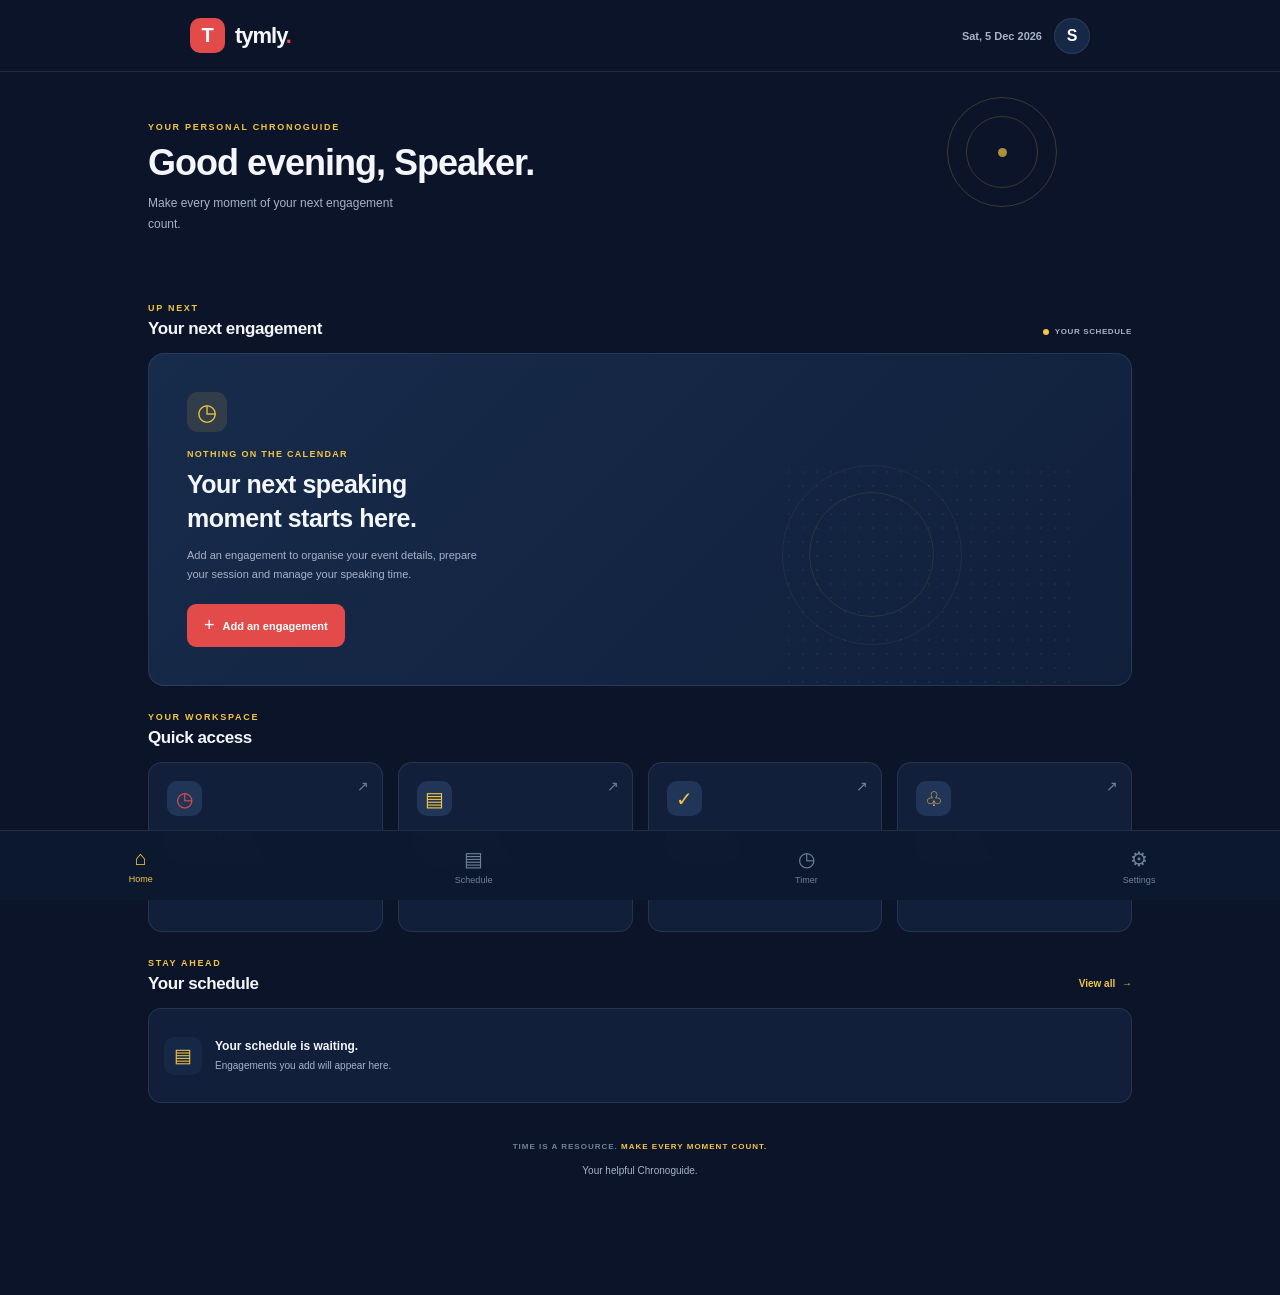
==== index.html @ 0b2b8bbf "Initial Tymly PWA release" ====
<!DOCTYPE html>
<html lang="en">
<head>
    <meta charset="UTF-8">
    <meta name="viewport" content="width=device-width, initial-scale=1.0">
    <meta name="theme-color" content="#0B1428">
    <meta name="description" content="Tymly helps speakers prepare for engagements and manage their time.">

    <title>Tymly — Your Helpful Chronoguide</title>

    <link rel="manifest" href="manifest.webmanifest">
    <link rel="icon" href="assets/tymly-icon.png" type="image/png">
    <link rel="stylesheet" href="styles/style.css">
</head>

<body>
    <header class="topbar">
        <a href="#" class="brand">
            <span class="brand-mark">T</span>
            <span class="brand-name">tymly<span class="brand-period">.</span></span>
        </a>

        <div class="topbar-right">
            <span class="today-label" id="header-date"></span>
            <button class="profile-button" aria-label="Profile">S</button>
        </div>
    </header>

    <main class="dashboard">

        <section class="welcome-section">
            <div>
                <p class="eyebrow">YOUR PERSONAL CHRONOGUIDE</p>
                <h1 id="greeting">Good day, Speaker.</h1>
                <p class="welcome-subtitle">
                    Make every moment of your next engagement count.
                </p>
            </div>
            <div class="welcome-decoration" aria-hidden="true">
                <span class="decoration-ring ring-one"></span>
                <span class="decoration-ring ring-two"></span>
                <span class="decoration-dot"></span>
            </div>
        </section>

        <section class="next-section">
            <div class="section-title">
                <div>
                    <p class="eyebrow">UP NEXT</p>
                    <h2>Your next engagement</h2>
                </div>
                <span class="live-indicator">
                    <span></span> YOUR SCHEDULE
                </span>
            </div>

            <div class="engagement-card">
                <div class="engagement-card-content">
                    <div class="empty-icon">
                        <span>◷</span>
                    </div>

                    <p class="empty-label">NOTHING ON THE CALENDAR</p>
                    <h3>Your next speaking moment starts here.</h3>
                    <p class="empty-description">
                        Add an engagement to organise your event details,
                        prepare your session and manage your speaking time.
                    </p>

                    <a href="add-engagement.html" class="primary-button">
    <span>+</span> Add an engagement
</a>
                </div>

                <div class="card-decoration" aria-hidden="true">
                    <div class="card-circle circle-one"></div>
                    <div class="card-circle circle-two"></div>
                    <div class="card-grid"></div>
                </div>
            </div>
        </section>

        <section class="quick-section">
            <div class="section-title">
                <div>
                    <p class="eyebrow">YOUR WORKSPACE</p>
                    <h2>Quick access</h2>
                </div>
            </div>

            <div class="quick-grid">
                <button class="quick-card timer-card" data-feature="timer">
                    <span class="quick-icon">◷</span>
                    <span class="quick-card-title">Speaker Timer</span>
                    <span class="quick-card-description">
                        Stay within your allotted time.
                    </span>
                    <span class="quick-arrow">↗</span>
                </button>

<a href="engagements.html" class="quick-card schedule-card">                    <span class="quick-icon">▤</span>
                    <span class="quick-card-title">Engagements</span>
                    <span class="quick-card-description">
                        Organise your speaking schedule.
                    </span>
                    <span class="quick-arrow">↗</span>
                </a>

                <button class="quick-card preparation-card" data-feature="preparation">
                    <span class="quick-icon">✓</span>
                    <span class="quick-card-title">Preparation</span>
                    <span class="quick-card-description">
                        Get ready for every session.
                    </span>
                    <span class="quick-arrow">↗</span>
                </button>

                <button class="quick-card reminders-card" data-feature="reminders">
                    <span class="quick-icon">♧</span>
                    <span class="quick-card-title">Reminders</span>
                    <span class="quick-card-description">
                        Keep important details in view.
                    </span>
                    <span class="quick-arrow">↗</span>
                </button>
            </div>
        </section>

        <section class="schedule-section">
            <div class="section-title">
                <div>
                    <p class="eyebrow">STAY AHEAD</p>
                    <h2>Your schedule</h2>
                </div>
                <a href="engagements.html" class="text-button">
    View all <span>→</span>
</a>
            </div>

            <div class="schedule-empty">
                <div class="schedule-empty-icon">▤</div>
                <div>
                    <h3>Your schedule is waiting.</h3>
                    <p>Engagements you add will appear here.</p>
                </div>
            </div>
        </section>

        <footer class="dashboard-footer">
            <span>TIME IS A RESOURCE.</span>
            <span class="footer-accent">MAKE EVERY MOMENT COUNT.</span>
            <p>Your helpful Chronoguide.</p>
        </footer>
    </main>

    <nav class="bottom-nav" aria-label="Main navigation">
        <a href="#" class="nav-item active">
            <span class="nav-icon">⌂</span>
            <span>Home</span>
        </a>
<a href="engagements.html" class="nav-item">            <span class="nav-icon">▤</span>
            <span>Schedule</span>
        </a>
        <a href="#timer" class="nav-item" data-feature="timer">
            <span class="nav-icon">◷</span>
            <span>Timer</span>
        </a>
        <a href="#settings" class="nav-item" data-feature="settings">
            <span class="nav-icon">⚙</span>
            <span>Settings</span>
        </a>
    </nav>

    <div class="toast" id="toast" role="status" aria-live="polite"></div>

<script src="scripts/database.js"></script>
<script src="scripts/app.js"></script></body>
</html>
---- styles/style.css ----
/* =========================================
   TYMLY — MOBILE-FIRST DESIGN SYSTEM
   Primary: Navy
   Accents: Red, Yellow, White
========================================= */

:root {
    color-scheme: dark;

    --background: #0B1428;
    --surface: #111F3A;
    --surface-raised: #172847;
    --surface-hover: #203557;

    --navy-light: #243B60;

    --white: #FFFFFF;
    --text: #F4F6FB;
    --muted: #A8B3C7;
    --subtle: #71819C;

    --red: #E34B4B;
    --yellow: #F4C542;

    --border: rgba(174, 194, 224, 0.13);

    --radius: 16px;
    --page-padding: 18px;
}

* {
    margin: 0;
    padding: 0;
    box-sizing: border-box;
}

html {
    min-height: 100%;
    scroll-behavior: smooth;
}

body {
    min-height: 100vh;
    padding-bottom: 90px;
    overflow-x: hidden;
    background: var(--background);
    color: var(--text);
    font-family: Inter, -apple-system, BlinkMacSystemFont, "Segoe UI", Arial, sans-serif;
    -webkit-font-smoothing: antialiased;
}

button,
a {
    font: inherit;
}

button {
    cursor: pointer;
}

a {
    color: inherit;
    text-decoration: none;
}

/* =========================================
   HEADER
========================================= */

.topbar {
    height: 65px;
    width: 100%;
    padding: 0 var(--page-padding);
    display: flex;
    align-items: center;
    justify-content: space-between;
    border-bottom: 1px solid var(--border);
    background: var(--background);
}

.brand {
    display: flex;
    align-items: center;
    gap: 10px;
}

.brand-mark {
    width: 35px;
    height: 35px;
    display: grid;
    place-items: center;
    border-radius: 10px;
    background: var(--red);
    color: var(--white);
    font-size: 20px;
    font-weight: 800;
}

.brand-name {
    font-size: 22px;
    font-weight: 800;
    letter-spacing: -1px;
}

.brand-period {
    color: var(--red);
}

.topbar-right {
    display: flex;
    align-items: center;
    gap: 12px;
}

.today-label {
    color: var(--muted);
    font-size: 11px;
    font-weight: 600;
}

.profile-button {
    width: 36px;
    height: 36px;
    display: grid;
    place-items: center;
    border: 1px solid var(--border);
    border-radius: 50%;
    background: var(--surface-raised);
    color: var(--white);
    font-weight: 700;
}

/* =========================================
   MAIN CONTAINER
========================================= */

.dashboard {
    width: 100%;
    max-width: 600px;
    margin: 0 auto;
    padding: 0 var(--page-padding);
}

/* =========================================
   WELCOME
========================================= */

.welcome-section {
    min-height: 170px;
    padding: 32px 0 25px;
    position: relative;
    display: flex;
    align-items: center;
    overflow: hidden;
}

.eyebrow {
    margin-bottom: 9px;
    color: var(--yellow);
    font-size: 9px;
    font-weight: 800;
    letter-spacing: 1.7px;
}

.welcome-section h1 {
    margin-bottom: 9px;
    font-size: clamp(25px, 7vw, 31px);
    line-height: 1.2;
    letter-spacing: -1px;
}

.welcome-subtitle {
    max-width: 270px;
    color: var(--muted);
    font-size: 12px;
    line-height: 1.7;
}

/* Decorative clock rings */

.welcome-decoration {
    width: 115px;
    height: 115px;
    position: absolute;
    right: -36px;
    top: 25px;
    opacity: 0.45;
}

.decoration-ring {
    position: absolute;
    border: 1px solid rgba(244, 197, 66, 0.3);
    border-radius: 50%;
}

.ring-one {
    width: 110px;
    height: 110px;
    top: 0;
    left: 0;
}

.ring-two {
    width: 72px;
    height: 72px;
    top: 19px;
    left: 19px;
}

.decoration-dot {
    position: absolute;
    width: 9px;
    height: 9px;
    top: 51px;
    left: 51px;
    border-radius: 50%;
    background: var(--yellow);
}

/* =========================================
   SECTION HEADINGS
========================================= */

.next-section,
.quick-section,
.schedule-section {
    margin-top: 26px;
}

.section-title {
    display: flex;
    align-items: flex-end;
    justify-content: space-between;
    gap: 10px;
    margin-bottom: 14px;
}

.section-title .eyebrow {
    margin-bottom: 6px;
}

.section-title h2 {
    font-size: 17px;
    font-weight: 750;
    letter-spacing: -0.4px;
}

.live-indicator {
    display: flex;
    align-items: center;
    gap: 6px;
    padding-bottom: 3px;
    color: var(--muted);
    font-size: 8px;
    font-weight: 700;
    letter-spacing: 0.6px;
    white-space: nowrap;
}

.live-indicator span {
    width: 6px;
    height: 6px;
    border-radius: 50%;
    background: var(--yellow);
}

/* =========================================
   NEXT ENGAGEMENT
========================================= */

.engagement-card {
    width: 100%;
    min-height: 275px;
    padding: 22px 19px;
    position: relative;
    display: flex;
    align-items: center;
    overflow: hidden;
    border: 1px solid var(--border);
    border-radius: var(--radius);
    background: linear-gradient(135deg, #172B4B, #10203B);
}

.engagement-card-content {
    width: 100%;
    max-width: 340px;
    position: relative;
    z-index: 2;
}

.empty-icon {
    width: 40px;
    height: 40px;
    display: grid;
    place-items: center;
    margin-bottom: 17px;
    border-radius: 11px;
    background: rgba(244, 197, 66, 0.12);
    color: var(--yellow);
    font-size: 23px;
}

.empty-label {
    margin-bottom: 9px;
    color: var(--yellow);
    font-size: 9px;
    font-weight: 800;
    letter-spacing: 1.3px;
}

.engagement-card h3 {
    max-width: 290px;
    margin-bottom: 10px;
    font-size: 20px;
    line-height: 1.35;
    letter-spacing: -0.5px;
}

.empty-description {
    max-width: 310px;
    margin-bottom: 19px;
    color: var(--muted);
    font-size: 11px;
    line-height: 1.8;
}

.primary-button {
    min-height: 43px;
    padding: 0 17px;
    display: inline-flex;
    align-items: center;
    justify-content: center;
    gap: 8px;
    border: 0;
    border-radius: 9px;
    background: var(--red);
    color: var(--white);
    font-size: 11px;
    font-weight: 750;
    transition: background 0.2s;
}

.primary-button:active {
    background: #C83D3D;
}

.primary-button span {
    font-size: 18px;
    font-weight: 400;
}

/* Decorative engagement card */

.card-decoration {
    width: 190px;
    height: 190px;
    position: absolute;
    right: -105px;
    bottom: -80px;
    pointer-events: none;
    opacity: 0.55;
}

.card-circle {
    position: absolute;
    border: 1px solid rgba(255, 255, 255, 0.1);
    border-radius: 50%;
}

.circle-one {
    width: 180px;
    height: 180px;
}

.circle-two {
    width: 125px;
    height: 125px;
    top: 27px;
    left: 27px;
    border-color: rgba(244, 197, 66, 0.2);
}

.card-grid {
    position: absolute;
    inset: 0;
    background-image: radial-gradient(rgba(255,255,255,0.4) 1px, transparent 1px);
    background-size: 14px 14px;
    opacity: 0.2;
}

/* =========================================
   QUICK ACCESS — TWO-COLUMN MOBILE GRID
========================================= */

.quick-grid {
    width: 100%;
    display: grid;
    grid-template-columns: repeat(2, minmax(0, 1fr));
    gap: 11px;
}

.quick-card {
    width: 100%;
    min-width: 0;
    min-height: 148px;
    padding: 14px;
    position: relative;
    display: flex;
    flex-direction: column;
    align-items: flex-start;
    text-align: left;
    border: 1px solid var(--border);
    border-radius: 14px;
    background: var(--surface);
    color: var(--text);
    transition: background 0.2s;
}

.quick-card:active {
    background: var(--surface-hover);
}

.quick-icon {
    width: 35px;
    height: 35px;
    flex-shrink: 0;
    display: grid;
    place-items: center;
    margin-bottom: 14px;
    border-radius: 10px;
    background: var(--surface-hover);
    color: var(--yellow);
    font-size: 20px;
}

.timer-card .quick-icon {
    color: var(--red);
}

.quick-card-title {
    margin-bottom: 6px;
    font-size: 12px;
    font-weight: 750;
    line-height: 1.3;
}

.quick-card-description {
    max-width: 100%;
    color: var(--muted);
    font-size: 10px;
    line-height: 1.5;
}

.quick-arrow {
    position: absolute;
    top: 15px;
    right: 13px;
    color: var(--subtle);
    font-size: 14px;
}

/* =========================================
   SCHEDULE
========================================= */

.text-button {
    padding: 5px 0;
    border: 0;
    background: transparent;
    color: var(--yellow);
    font-size: 10px;
    font-weight: 700;
    white-space: nowrap;
}

.text-button span {
    margin-left: 4px;
}

.schedule-empty {
    width: 100%;
    min-height: 95px;
    padding: 15px;
    display: flex;
    align-items: center;
    gap: 13px;
    border: 1px solid var(--border);
    border-radius: 13px;
    background: var(--surface);
}

.schedule-empty-icon {
    width: 38px;
    height: 38px;
    flex-shrink: 0;
    display: grid;
    place-items: center;
    border-radius: 10px;
    background: var(--surface-raised);
    color: var(--yellow);
    font-size: 19px;
}

.schedule-empty h3 {
    margin-bottom: 5px;
    font-size: 12px;
}

.schedule-empty p {
    color: var(--muted);
    font-size: 10px;
    line-height: 1.5;
}

/* =========================================
   FOOTER
========================================= */

.dashboard-footer {
    padding: 37px 0 25px;
    text-align: center;
    color: var(--subtle);
    font-size: 8px;
    font-weight: 750;
    letter-spacing: 1px;
    line-height: 1.8;
}

.footer-accent {
    color: var(--yellow);
}

.dashboard-footer p {
    margin-top: 8px;
    color: var(--muted);
    font-size: 10px;
    font-weight: 400;
    letter-spacing: 0;
}

/* =========================================
   BOTTOM NAVIGATION — MOBILE
========================================= */

.bottom-nav {
    width: 100%;
    min-height: 70px;
    padding: 9px 12px;
    position: fixed;
    z-index: 10;
    bottom: 0;
    left: 0;
    display: flex;
    justify-content: space-around;
    align-items: center;
    border-top: 1px solid var(--border);
    background: rgba(13, 25, 46, 0.98);
    backdrop-filter: blur(12px);
}

.nav-item {
    min-width: 48px;
    min-height: 48px;
    display: flex;
    flex-direction: column;
    justify-content: center;
    align-items: center;
    gap: 4px;
    color: var(--subtle);
    font-size: 9px;
}

.nav-item.active {
    color: var(--yellow);
}

.nav-icon {
    font-size: 20px;
}

/* =========================================
   TOAST NOTIFICATIONS
========================================= */

.toast {
    max-width: calc(100% - 32px);
    width: max-content;
    padding: 12px 16px;
    position: fixed;
    z-index: 20;
    bottom: 82px;
    left: 50%;
    transform: translate(-50%, 12px);
    opacity: 0;
    pointer-events: none;
    border: 1px solid var(--border);
    border-radius: 10px;
    background: var(--surface-raised);
    color: var(--white);
    font-size: 11px;
    transition: opacity 0.2s, transform 0.2s;
}

.toast.show {
    opacity: 1;
    transform: translate(-50%, 0);
}

/* =========================================
   TABLET ENHANCEMENTS
========================================= */

@media (min-width: 650px) {
    :root {
        --page-padding: 28px;
    }

    .topbar {
        height: 72px;
        padding-left: max(28px, calc((100% - 900px) / 2));
        padding-right: max(28px, calc((100% - 900px) / 2));
    }

    .dashboard {
        max-width: 900px;
    }

    .welcome-section {
        min-height: 205px;
    }

    .welcome-section h1 {
        font-size: 36px;
    }

    .engagement-card {
        min-height: 270px;
        padding: 30px;
    }

    .quick-grid {
        gap: 14px;
    }

    .quick-card {
        min-height: 160px;
        padding: 18px;
    }
}

/* =========================================
   DESKTOP ENHANCEMENTS
========================================= */

@media (min-width: 950px) {
    .dashboard {
        max-width: 1040px;
    }

    .welcome-decoration {
        right: 70px;
        opacity: 0.7;
    }

    .engagement-card {
        min-height: 290px;
        padding: 38px;
    }

    .engagement-card h3 {
        font-size: 25px;
    }

    .card-decoration {
        width: 300px;
        height: 300px;
        right: 5%;
        bottom: -80px;
    }

    .quick-grid {
        grid-template-columns: repeat(4, minmax(0, 1fr));
        gap: 15px;
    }

    .quick-card {
        min-height: 170px;
    }

    .bottom-nav {
        gap: 75px;
    }
}

/* =========================================
   ACCESSIBILITY
========================================= */

@media (prefers-reduced-motion: reduce) {
    *,
    *::before,
    *::after {
        scroll-behavior: auto !important;
        transition-duration: 0.01ms !important;
    }
}

/* =====================================
   ENGAGEMENTS PAGE
===================================== */

.engagements-page {
    padding-bottom: 110px;
}

.engagement-stats {
    display: grid;
    grid-template-columns: repeat(2, minmax(0, 1fr));
    gap: 12px;
    margin: 25px 0 35px;
}

.stat-card {
    background: var(--surface);
    border: 1px solid var(--border);
    border-radius: var(--radius);
    padding: 20px;
    display: flex;
    flex-direction: column;
    gap: 6px;
}

.stat-number {
    color: var(--yellow);
    font-size: 28px;
    font-weight: 750;
}

.stat-label {
    color: var(--muted);
    font-size: 13px;
}

.engagement-list {
    display: flex;
    flex-direction: column;
    gap: 14px;
}

.engagement-item {
    background: var(--surface);
    border: 1px solid var(--border);
    border-radius: var(--radius);
    padding: 19px;
}

.engagement-item-header {
    display: flex;
    justify-content: space-between;
    align-items: center;
    gap: 10px;
    margin-bottom: 13px;
}

.engagement-status {
    font-size: 10px;
    font-weight: 750;
    letter-spacing: 1px;
    color: var(--yellow);
}

.engagement-date {
    color: var(--muted);
    font-size: 11px;
}

.engagement-item h3 {
    color: var(--text);
    font-size: 18px;
    margin-bottom: 5px;
}

.engagement-event {
    color: var(--muted);
    font-size: 13px;
    margin-bottom: 15px;
}

.engagement-detail {
    display: flex;
    align-items: center;
    gap: 9px;
    color: var(--muted);
    font-size: 12px;
    margin-top: 9px;
}

.engagement-actions {
    display: flex;
    justify-content: flex-end;
    gap: 18px;
    border-top: 1px solid var(--border);
    margin-top: 17px;
    padding-top: 14px;
}

.engagement-actions button {
    background: transparent;
    border: none;
    color: var(--muted);
    font-size: 12px;
    cursor: pointer;
}

.engagement-actions .delete-button {
    color: var(--red);
}

@media (min-width: 700px) {
    .engagement-list {
        display: grid;
        grid-template-columns: repeat(2, minmax(0, 1fr));
    }
}
.quick-card {
    text-decoration: none;
    color: inherit;
}

.primary-button {
    text-decoration: none;
    cursor: pointer;
}

/* =====================================
   ADD ENGAGEMENT FORM
===================================== */

.form-page {
    max-width: 760px;
    padding-bottom: 70px;
}

.engagement-form {
    background: var(--surface);
    border: 1px solid var(--border);
    border-radius: var(--radius);
    padding: 24px;
    margin-top: 20px;
}

.form-section-heading {
    margin-bottom: 22px;
}

.form-section-heading h2 {
    color: var(--text);
    font-size: 18px;
    margin-bottom: 6px;
}

.form-section-heading p {
    color: var(--muted);
    font-size: 13px;
}

.form-group {
    display: flex;
    flex-direction: column;
    gap: 9px;
    margin-bottom: 21px;
    min-width: 0;
}

.form-group label {
    color: var(--text);
    font-size: 13px;
    font-weight: 600;
}

.form-group input,
.form-group textarea {
    width: 100%;
    min-width: 0;
    box-sizing: border-box;
    padding: 14px;
    border: 1px solid var(--border);
    border-radius: 10px;
    background: var(--background);
    color: var(--text);
    font: inherit;
    font-size: 14px;
    outline: none;
}

.form-group input:focus,
.form-group textarea:focus {
    border-color: var(--yellow);
}

.form-group input::placeholder,
.form-group textarea::placeholder {
    color: var(--subtle);
}

.form-group textarea {
    resize: vertical;
    min-height: 110px;
}

.form-group small {
    color: var(--muted);
    font-size: 11px;
    line-height: 1.5;
}

.form-row {
    display: grid;
    grid-template-columns: 1fr 1fr;
    gap: 14px;
}

.form-divider {
    height: 1px;
    background: var(--border);
    margin: 28px 0;
}

.input-with-suffix {
    position: relative;
}

.input-with-suffix input {
    padding-right: 85px;
}

.input-with-suffix span {
    position: absolute;
    right: 14px;
    top: 50%;
    transform: translateY(-50%);
    color: var(--muted);
    font-size: 12px;
    pointer-events: none;
}

.form-actions {
    display: flex;
    justify-content: flex-end;
    align-items: center;
    gap: 12px;
    margin-top: 30px;
}

.secondary-button {
    display: inline-flex;
    justify-content: center;
    align-items: center;
    padding: 13px 18px;
    border: 1px solid var(--border);
    border-radius: 10px;
    color: var(--text);
    text-decoration: none;
    font-size: 13px;
}

.form-actions .primary-button {
    border: none;
}

@media (max-width: 550px) {
    .engagement-form {
        padding: 18px;
    }

    .form-row {
        grid-template-columns: 1fr;
        gap: 0;
    }

    .form-actions {
        flex-direction: column-reverse;
        align-items: stretch;
    }

    .form-actions > * {
        width: 100%;
        box-sizing: border-box;
        text-align: center;
    }
}
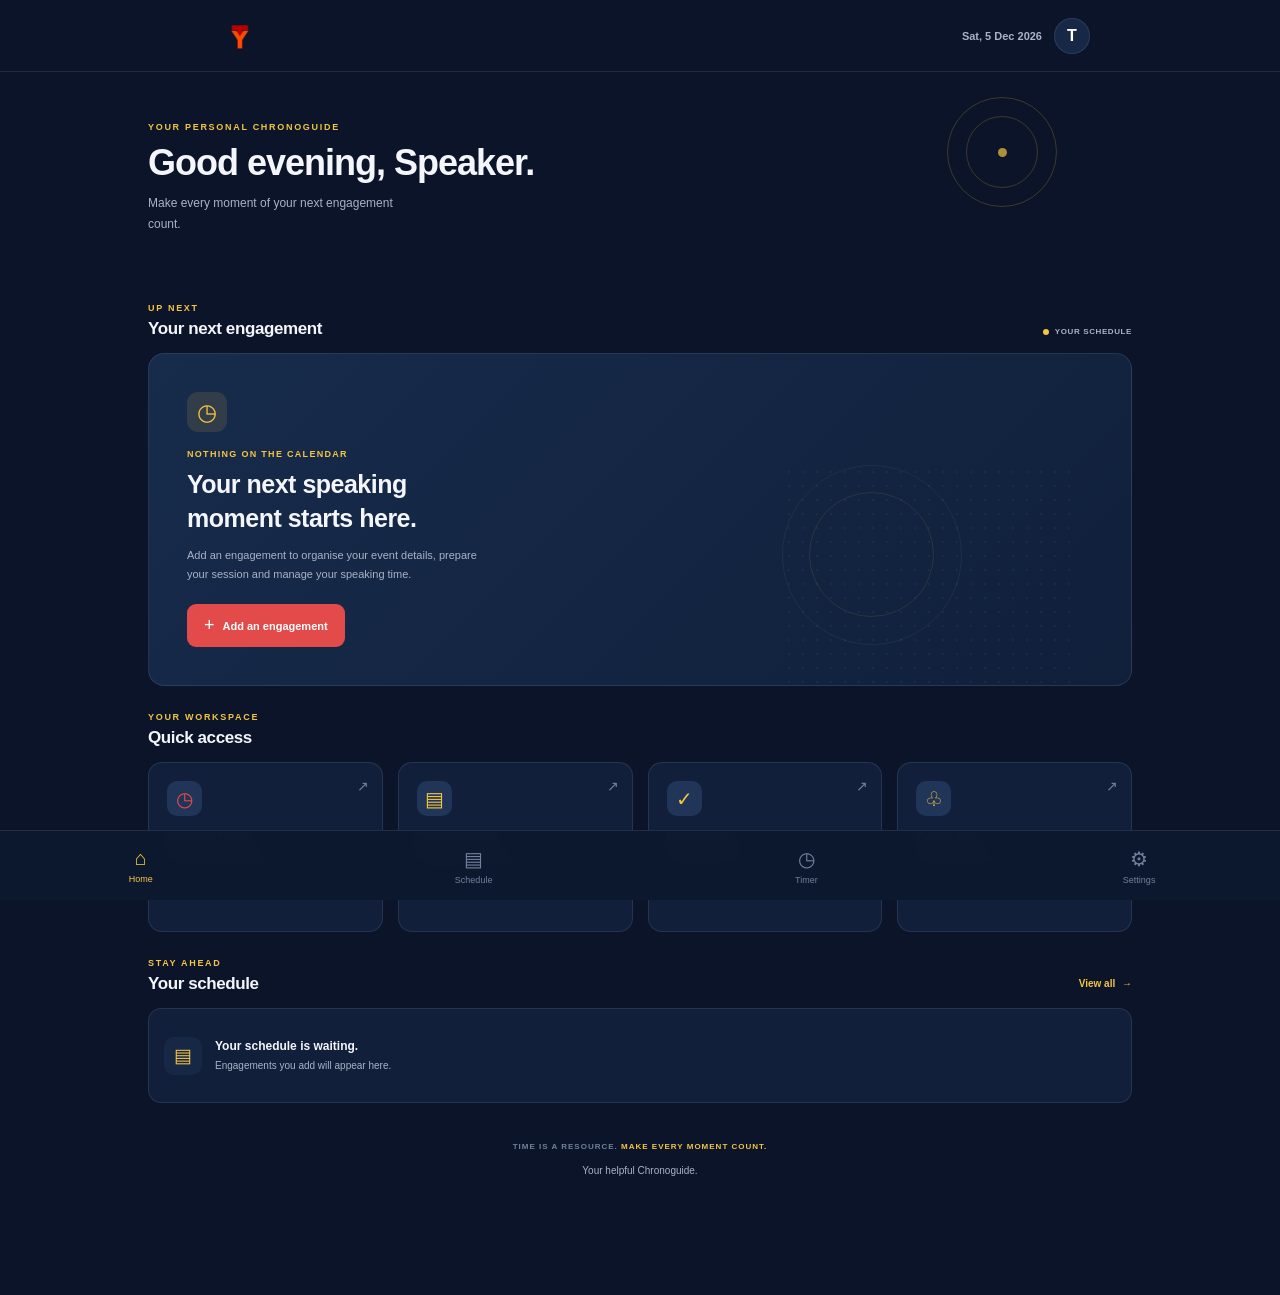
==== commit e8887d00: "Update Tymly header icon" ====
--- a/index.html
+++ b/index.html
@@ -17,13 +17,12 @@
 <body>
     <header class="topbar">
         <a href="#" class="brand">
-            <span class="brand-mark">T</span>
-            <span class="brand-name">tymly<span class="brand-period">.</span></span>
+            <img src="assets/tymly-icon.png" alt="Tymly">
         </a>
 
         <div class="topbar-right">
             <span class="today-label" id="header-date"></span>
-            <button class="profile-button" aria-label="Profile">S</button>
+            <button class="profile-button" aria-label="Profile">T</button>
         </div>
     </header>
 
--- a/styles/style.css
+++ b/styles/style.css
@@ -83,6 +83,14 @@
     display: flex;
     align-items: center;
     gap: 10px;
+}
+
+.brand img {
+    width: 100px;
+    height: 100px;
+    object-fit: contain;
+    display: block;
+    flex-shrink: 0;
 }
 
 .brand-mark {
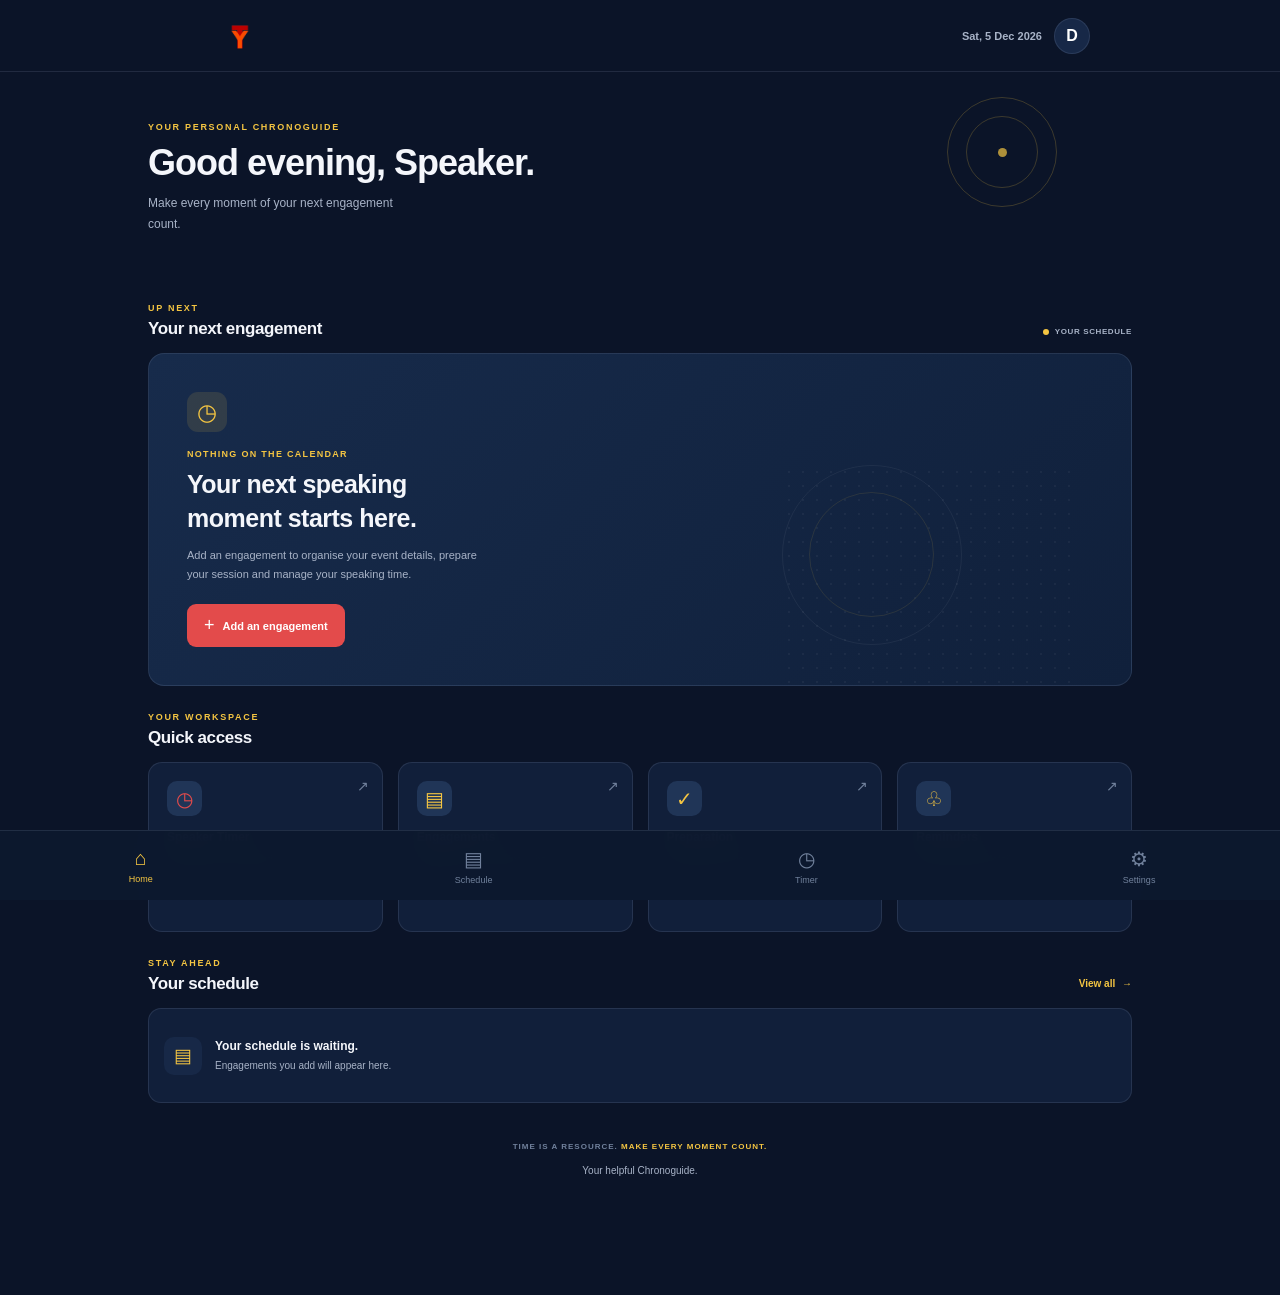
==== commit 62eb2d5f: "Implement dynamic dashboard engagement display" ====
--- a/index.html
+++ b/index.html
@@ -22,7 +22,7 @@
 
         <div class="topbar-right">
             <span class="today-label" id="header-date"></span>
-            <button class="profile-button" aria-label="Profile">T</button>
+            <button class="profile-button" aria-label="Profile">D</button>
         </div>
     </header>
 
@@ -55,22 +55,46 @@
             </div>
 
             <div class="engagement-card">
-                <div class="engagement-card-content">
-                    <div class="empty-icon">
-                        <span>◷</span>
-                    </div>
-
-                    <p class="empty-label">NOTHING ON THE CALENDAR</p>
-                    <h3>Your next speaking moment starts here.</h3>
-                    <p class="empty-description">
-                        Add an engagement to organise your event details,
-                        prepare your session and manage your speaking time.
-                    </p>
-
-                    <a href="add-engagement.html" class="primary-button">
-    <span>+</span> Add an engagement
-</a>
-                </div>
+              <div class="engagement-card-content">
+
+                <!-- Shown when there are no upcoming engagements -->
+                <div id="next-empty-state">
+                  <div class="empty-icon">
+                    <span>◷</span>
+                  </div>
+
+                 <p class="empty-label">NOTHING ON THE CALENDAR</p>
+                 <h3>Your next speaking moment starts here.</h3>
+
+                 <p class="empty-description">
+                 Add an engagement to organise your event details,
+                 prepare your session and manage your speaking time.
+                 </p>
+
+                 <a href="add-engagement.html" class="primary-button">
+                 <span>+</span> Add an engagement
+                 </a>
+                </div>
+
+                <!-- Shown when an upcoming engagement exists -->
+                <div id="next-engagement-details" style="display: none;">
+
+                 <p class="empty-label">YOUR NEXT COMMITMENT</p>
+
+                 <h3 id="next-engagement-title"></h3>
+
+                 <p class="empty-description" id="next-engagement-date"></p>
+
+                 <p class="empty-description" id="next-engagement-venue"></p>
+
+                 <p class="empty-description" id="next-engagement-topic"></p>
+
+                 <a href="engagements.html" class="primary-button">
+                 View engagements <span>→</span>
+                 </a>
+
+                </div>
+            </div>
 
                 <div class="card-decoration" aria-hidden="true">
                     <div class="card-circle circle-one"></div>
@@ -143,6 +167,7 @@
                     <h3>Your schedule is waiting.</h3>
                     <p>Engagements you add will appear here.</p>
                 </div>
+                <div class="schedule-list" id="schedule-list"></div>
             </div>
         </section>
 
--- a/styles/style.css
+++ b/styles/style.css
@@ -91,28 +91,6 @@
     object-fit: contain;
     display: block;
     flex-shrink: 0;
-}
-
-.brand-mark {
-    width: 35px;
-    height: 35px;
-    display: grid;
-    place-items: center;
-    border-radius: 10px;
-    background: var(--red);
-    color: var(--white);
-    font-size: 20px;
-    font-weight: 800;
-}
-
-.brand-name {
-    font-size: 22px;
-    font-weight: 800;
-    letter-spacing: -1px;
-}
-
-.brand-period {
-    color: var(--red);
 }
 
 .topbar-right {
@@ -519,6 +497,89 @@
     color: var(--muted);
     font-size: 10px;
     line-height: 1.5;
+}
+
+/* =========================================
+   DASHBOARD — UPCOMING SCHEDULE ITEMS
+========================================= */
+
+.schedule-list {
+    display: flex;
+    flex-direction: column;
+    gap: 10px;
+}
+
+.schedule-item {
+    width: 100%;
+    min-height: 76px;
+    padding: 12px;
+    display: flex;
+    align-items: center;
+    gap: 13px;
+    border: 1px solid var(--border);
+    border-radius: 13px;
+    background: var(--surface);
+    transition: background 0.2s;
+}
+
+.schedule-item:active {
+    background: var(--surface-hover);
+}
+
+.schedule-item-date {
+    width: 44px;
+    min-width: 44px;
+    height: 48px;
+    display: flex;
+    flex-direction: column;
+    align-items: center;
+    justify-content: center;
+    border-radius: 10px;
+    background: var(--surface-raised);
+}
+
+.schedule-day {
+    color: var(--white);
+    font-size: 17px;
+    font-weight: 800;
+    line-height: 1.2;
+}
+
+.schedule-month {
+    color: var(--yellow);
+    font-size: 9px;
+    font-weight: 700;
+    text-transform: uppercase;
+}
+
+.schedule-item-details {
+    min-width: 0;
+    display: flex;
+    flex-direction: column;
+    gap: 4px;
+}
+
+.schedule-item-details h3 {
+    overflow: hidden;
+    color: var(--text);
+    font-size: 12px;
+    font-weight: 750;
+    text-overflow: ellipsis;
+    white-space: nowrap;
+}
+
+.schedule-item-details p {
+    overflow: hidden;
+    color: var(--muted);
+    font-size: 10px;
+    text-overflow: ellipsis;
+    white-space: nowrap;
+}
+
+.schedule-item-time {
+    color: var(--yellow);
+    font-size: 10px;
+    font-weight: 650;
 }
 
 /* =========================================
